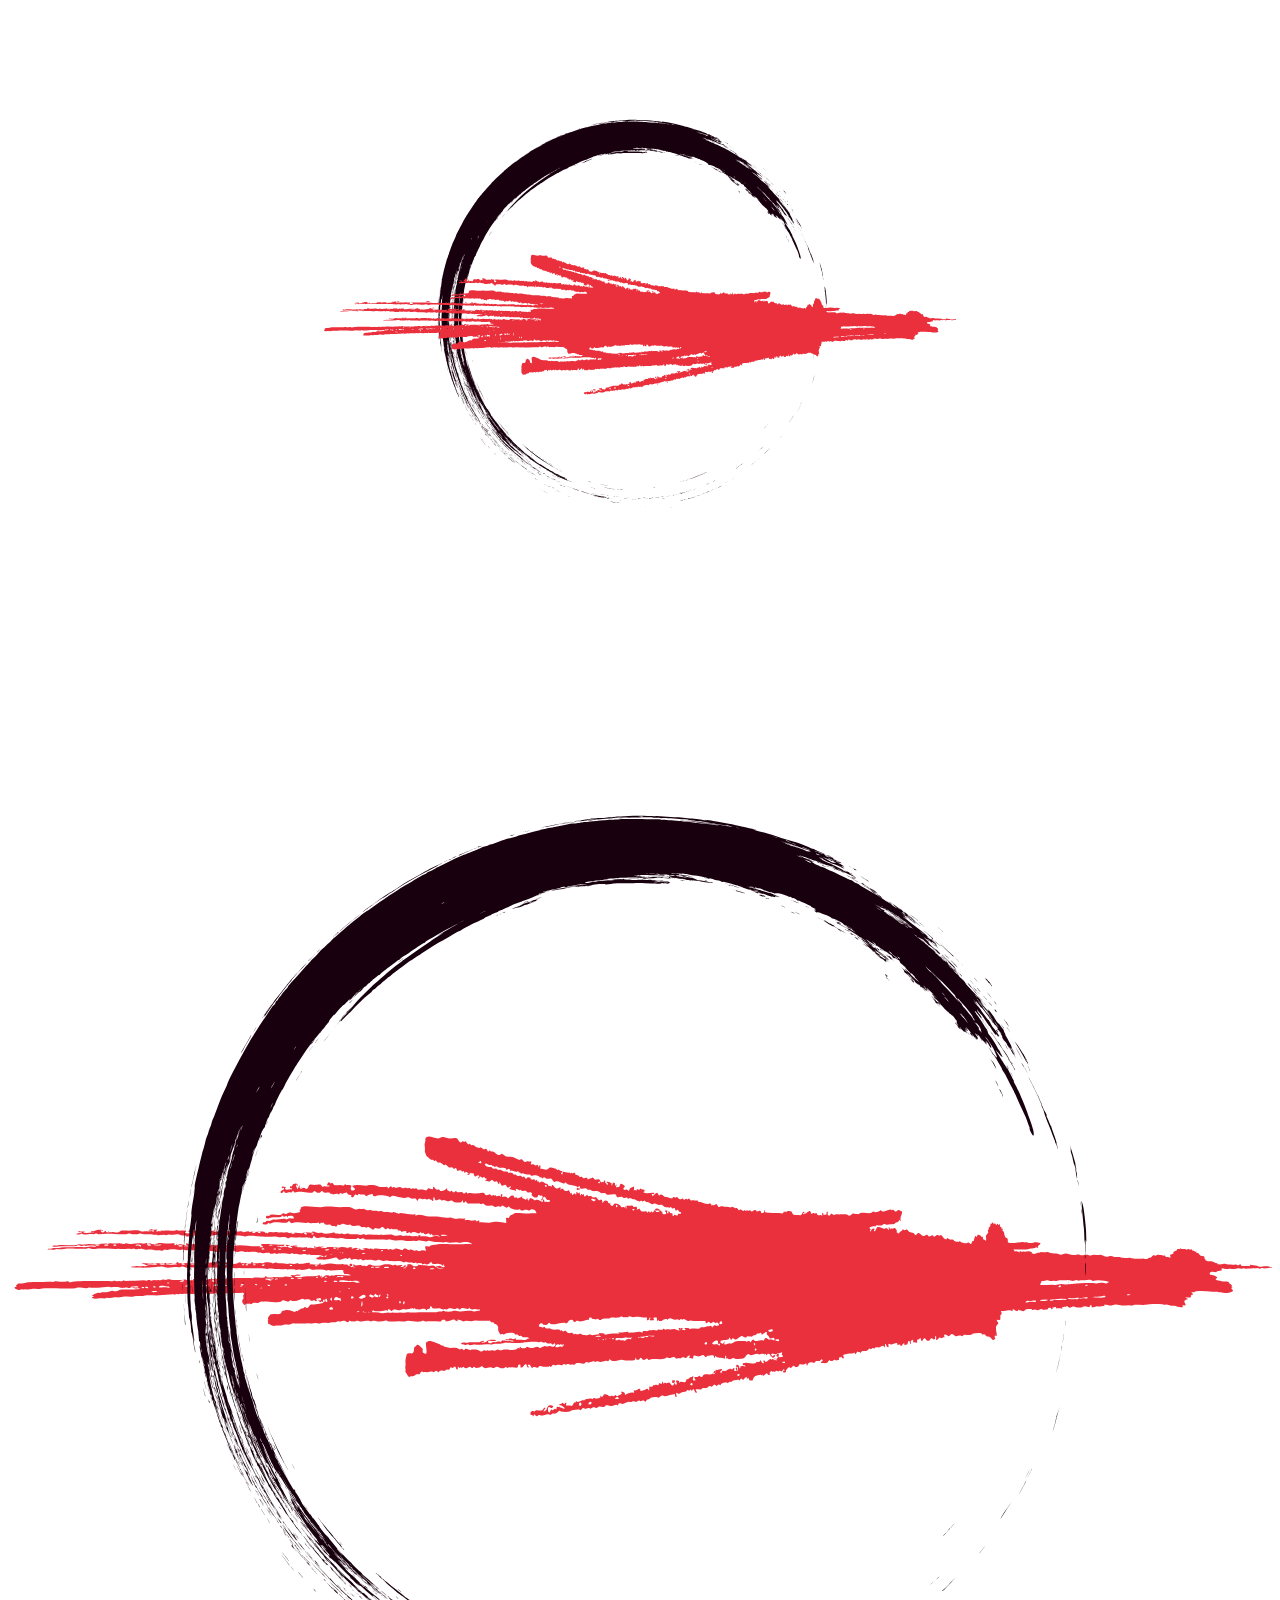
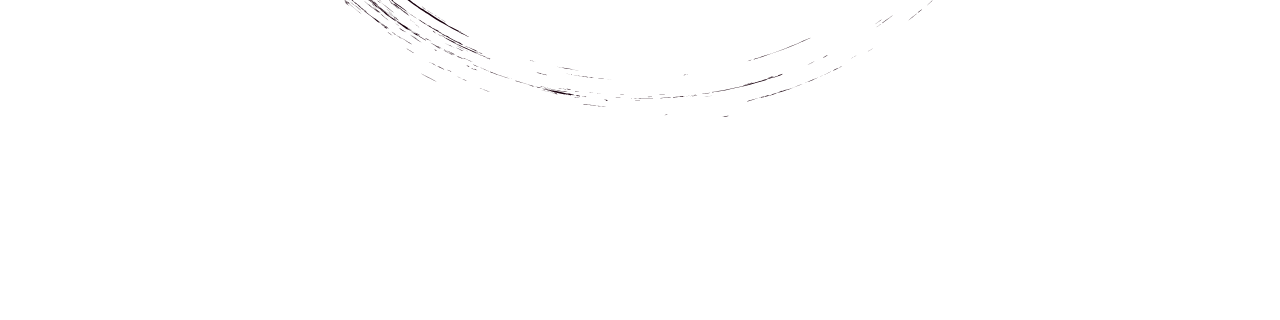
==== index.html @ 98af421f "init commit" ====
<!DOCTYPE html>
<html lang="en">
	<head>
		<meta charset="UTF-8">
		<title>Sample Gallery</title>
		<link rel="stylesheet" href="css/main.css">
	</head>
	<body>
		<div class="svg">
			<div class="circle">
				<img src="img/circle.svg" alt="">
			</div>
			<div class="scribble">
				<img src="img/red-scribble.svg" alt="">
			</div>
		</div>
		<div class="full-svg">
			<img src="img/CircleLine-copy.svg" alt="">
		</div>
	</body>
</html>
---- css/main.css ----
.svg {
  position: relative;
  height: auto;
  width: 50%;
  margin: auto; }
  .svg .circle {
    position: relative;
    top: 0;
    width: auto;
    height: 100%;
    -webkit-animation: spin 1.2s linear;
    -moz-animation: spin 1.2s linear;
    animation: spin 1.2s linear; }
@-moz-keyframes spin {
  100% {
    -moz-transform: rotate(360deg); } }
@-webkit-keyframes spin {
  100% {
    -webkit-transform: rotate(360deg); } }
@keyframes spin {
  100% {
    -webkit-transform: rotate(360deg);
    transform: rotate(360deg); } }
  .svg .scribble {
    position: absolute;
    top: 50%;
    transform: translateY(-50%);
    width: 100%;
    height: auto;
    animation: slide 1.2s cubic-bezier(0.03, 0.84, 0.26, 0.98); }
@keyframes slide {
  0% {
    right: 150vw; }
  /*25% {
  	right: 5vw;
  }
  50% {
    right: 50vw;
  }
  75% {
  	right: 25%vw;
  }*/
  100% {
    right: 0vw; } }

/*# sourceMappingURL=main.css.map */
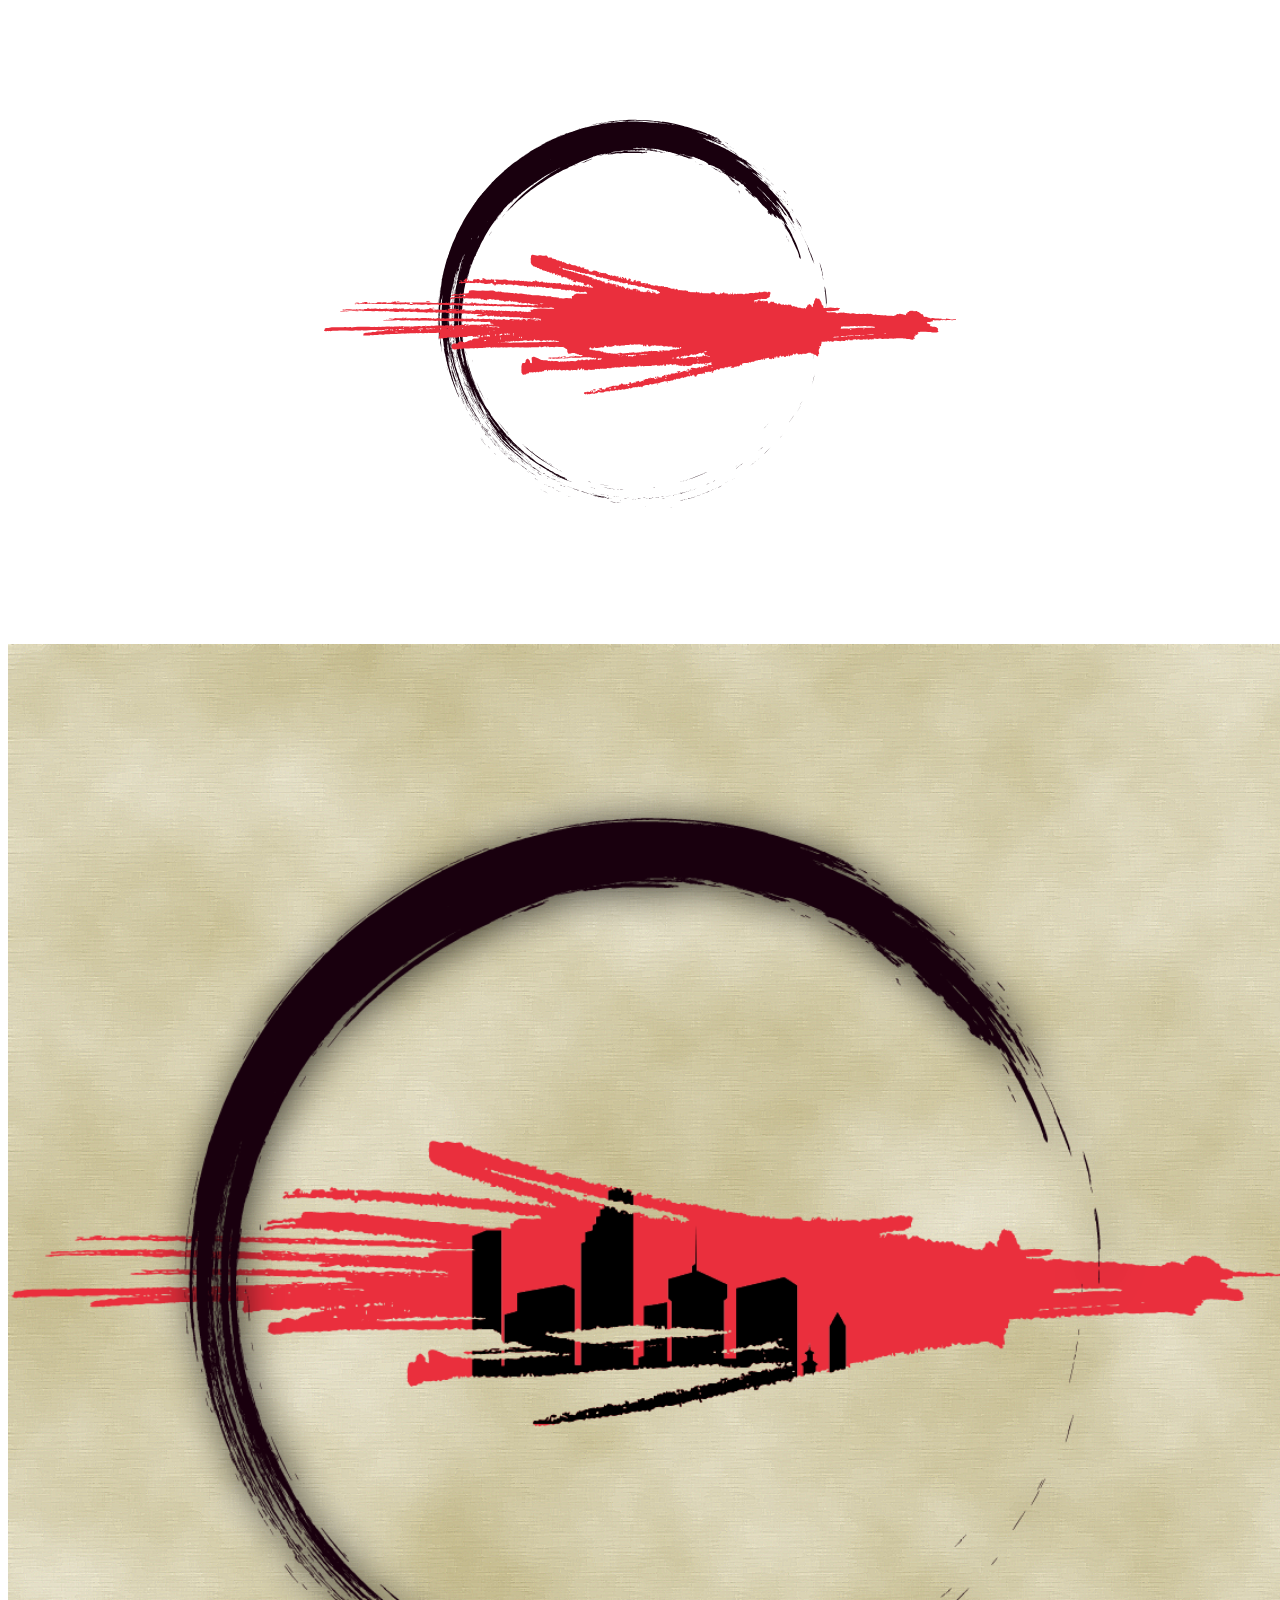
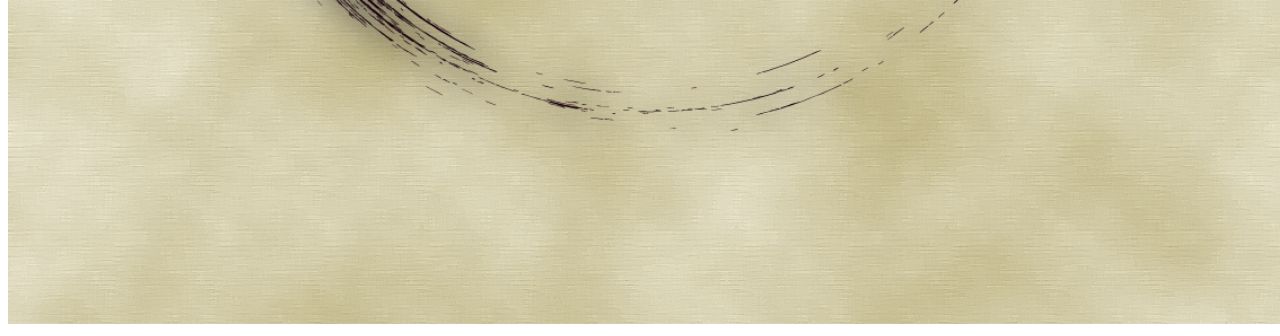
==== commit 8bb567d9: "png bot" ====
--- a/index.html
+++ b/index.html
@@ -15,7 +15,7 @@
 			</div>
 		</div>
 		<div class="full-svg">
-			<img src="img/CircleLine-copy.svg" alt="">
+			<img src="img/CircleLine-copy.png" alt="">
 		</div>
 	</body>
 </html>--- a/css/main.css
+++ b/css/main.css
@@ -42,5 +42,11 @@
   }*/
   100% {
     right: 0vw; } }
+.full-svg {
+  width: 100vw;
+  height: auto; }
+  .full-svg img {
+    width: 100%;
+    height: auto; }
 
 /*# sourceMappingURL=main.css.map */
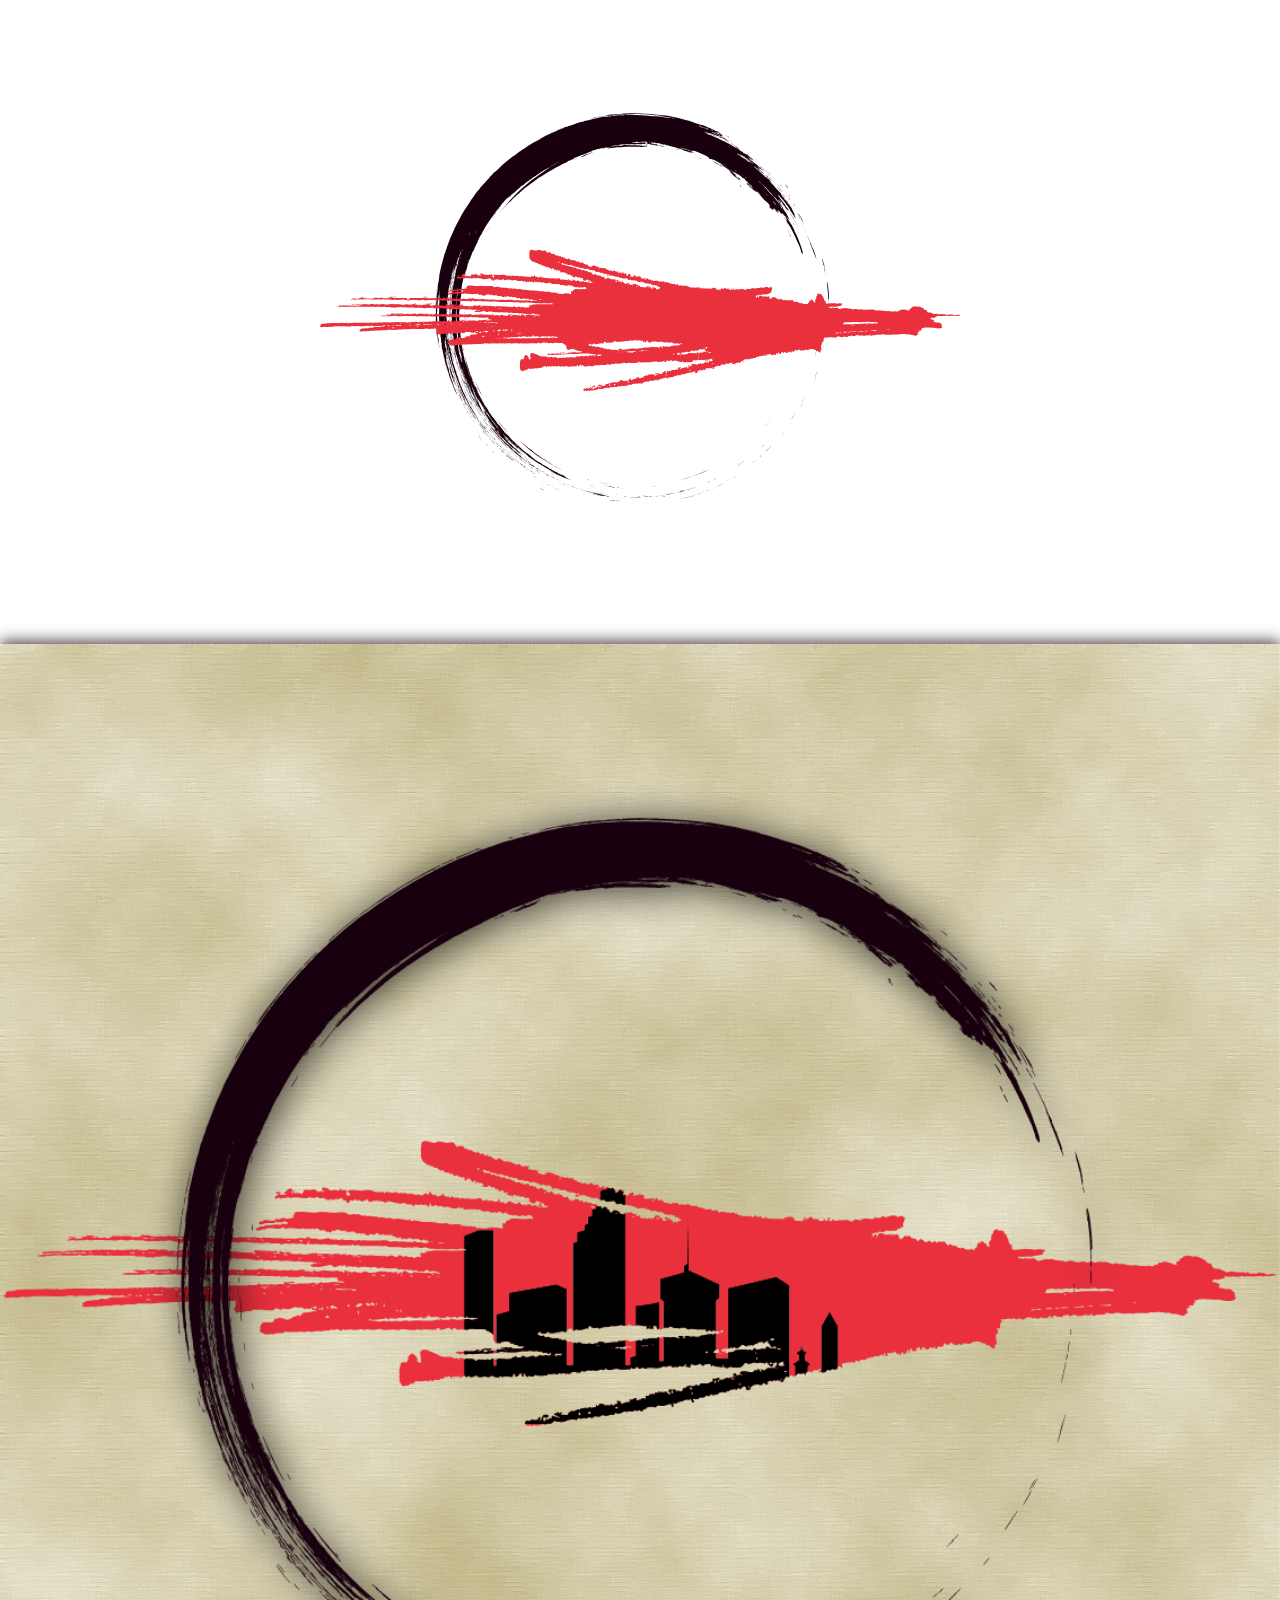
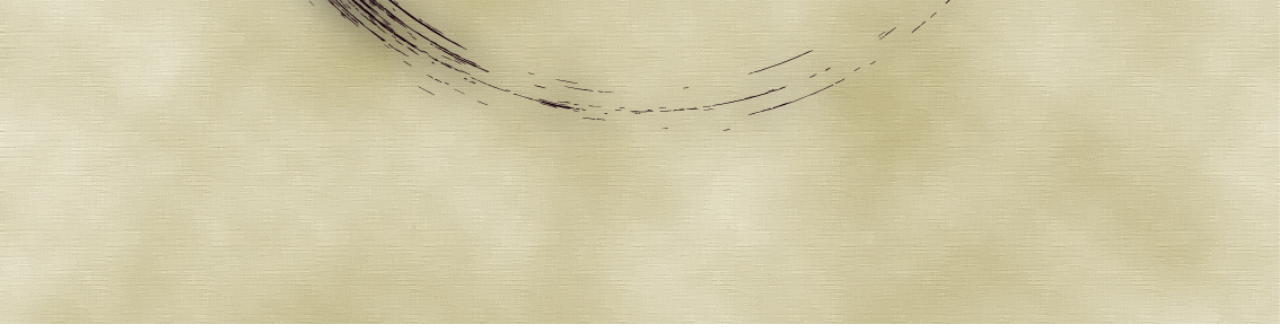
==== commit 6be57e0f: "boxshadow top png" ====
--- a/index.html
+++ b/index.html
@@ -4,13 +4,14 @@
 		<meta charset="UTF-8">
 		<title>Sample Gallery</title>
 		<link rel="stylesheet" href="css/main.css">
+		<link rel="stylesheet" href="css/normalize.css">
 	</head>
-	<body>
+	<body onload="animation()">
 		<div class="svg">
-			<div class="circle">
+			<div id="circle" class="circle">
 				<img src="img/circle.svg" alt="">
 			</div>
-			<div class="scribble">
+			<div id="scribble" class="scribble">
 				<img src="img/red-scribble.svg" alt="">
 			</div>
 		</div>
@@ -18,4 +19,5 @@
 			<img src="img/CircleLine-copy.png" alt="">
 		</div>
 	</body>
+	<script src="js/animation.js"></script>
 </html>--- a/css/main.css
+++ b/css/main.css
@@ -4,13 +4,16 @@
   width: 50%;
   margin: auto; }
   .svg .circle {
+    opacity: 0;
     position: relative;
     top: 0;
     width: auto;
-    height: 100%;
-    -webkit-animation: spin 1.2s linear;
-    -moz-animation: spin 1.2s linear;
-    animation: spin 1.2s linear; }
+    height: 100%; }
+  .svg .circle-animation {
+    opacity: 1;
+    -webkit-animation: spin 2s linear;
+    -moz-animation: spin 2s linear;
+    animation: spin 2s linear; }
 @-moz-keyframes spin {
   100% {
     -moz-transform: rotate(360deg); } }
@@ -22,29 +25,42 @@
     -webkit-transform: rotate(360deg);
     transform: rotate(360deg); } }
   .svg .scribble {
+    opacity: 0;
     position: absolute;
     top: 50%;
     transform: translateY(-50%);
     width: 100%;
-    height: auto;
-    animation: slide 1.2s cubic-bezier(0.03, 0.84, 0.26, 0.98); }
+    height: auto; }
+  .svg .scribble-animation {
+    opacity: 1;
+    -webkit-animation: slide 2s cubic-bezier(0.03, 0.84, 0.26, 0.98);
+    -moz-animation: slide 2s cubic-bezier(0.03, 0.84, 0.26, 0.98);
+    animation: slide 2s cubic-bezier(0.03, 0.84, 0.26, 0.98); }
 @keyframes slide {
   0% {
     right: 150vw; }
-  /*25% {
-  	right: 5vw;
-  }
-  50% {
-    right: 50vw;
-  }
-  75% {
-  	right: 25%vw;
-  }*/
+  1% {
+    right: 150vw; }
+  100% {
+    right: 0vw; } }
+@-webkit-keyframes slide {
+  0% {
+    right: 150vw; }
+  1% {
+    right: 150vw; }
+  100% {
+    right: 0vw; } }
+@-moz-keyframes slide {
+  0% {
+    right: 150vw; }
+  1% {
+    right: 150vw; }
   100% {
     right: 0vw; } }
 .full-svg {
   width: 100vw;
-  height: auto; }
+  height: auto;
+  box-shadow: 0px -3px 14px rgba(25, 0, 14, 0.75); }
   .full-svg img {
     width: 100%;
     height: auto; }
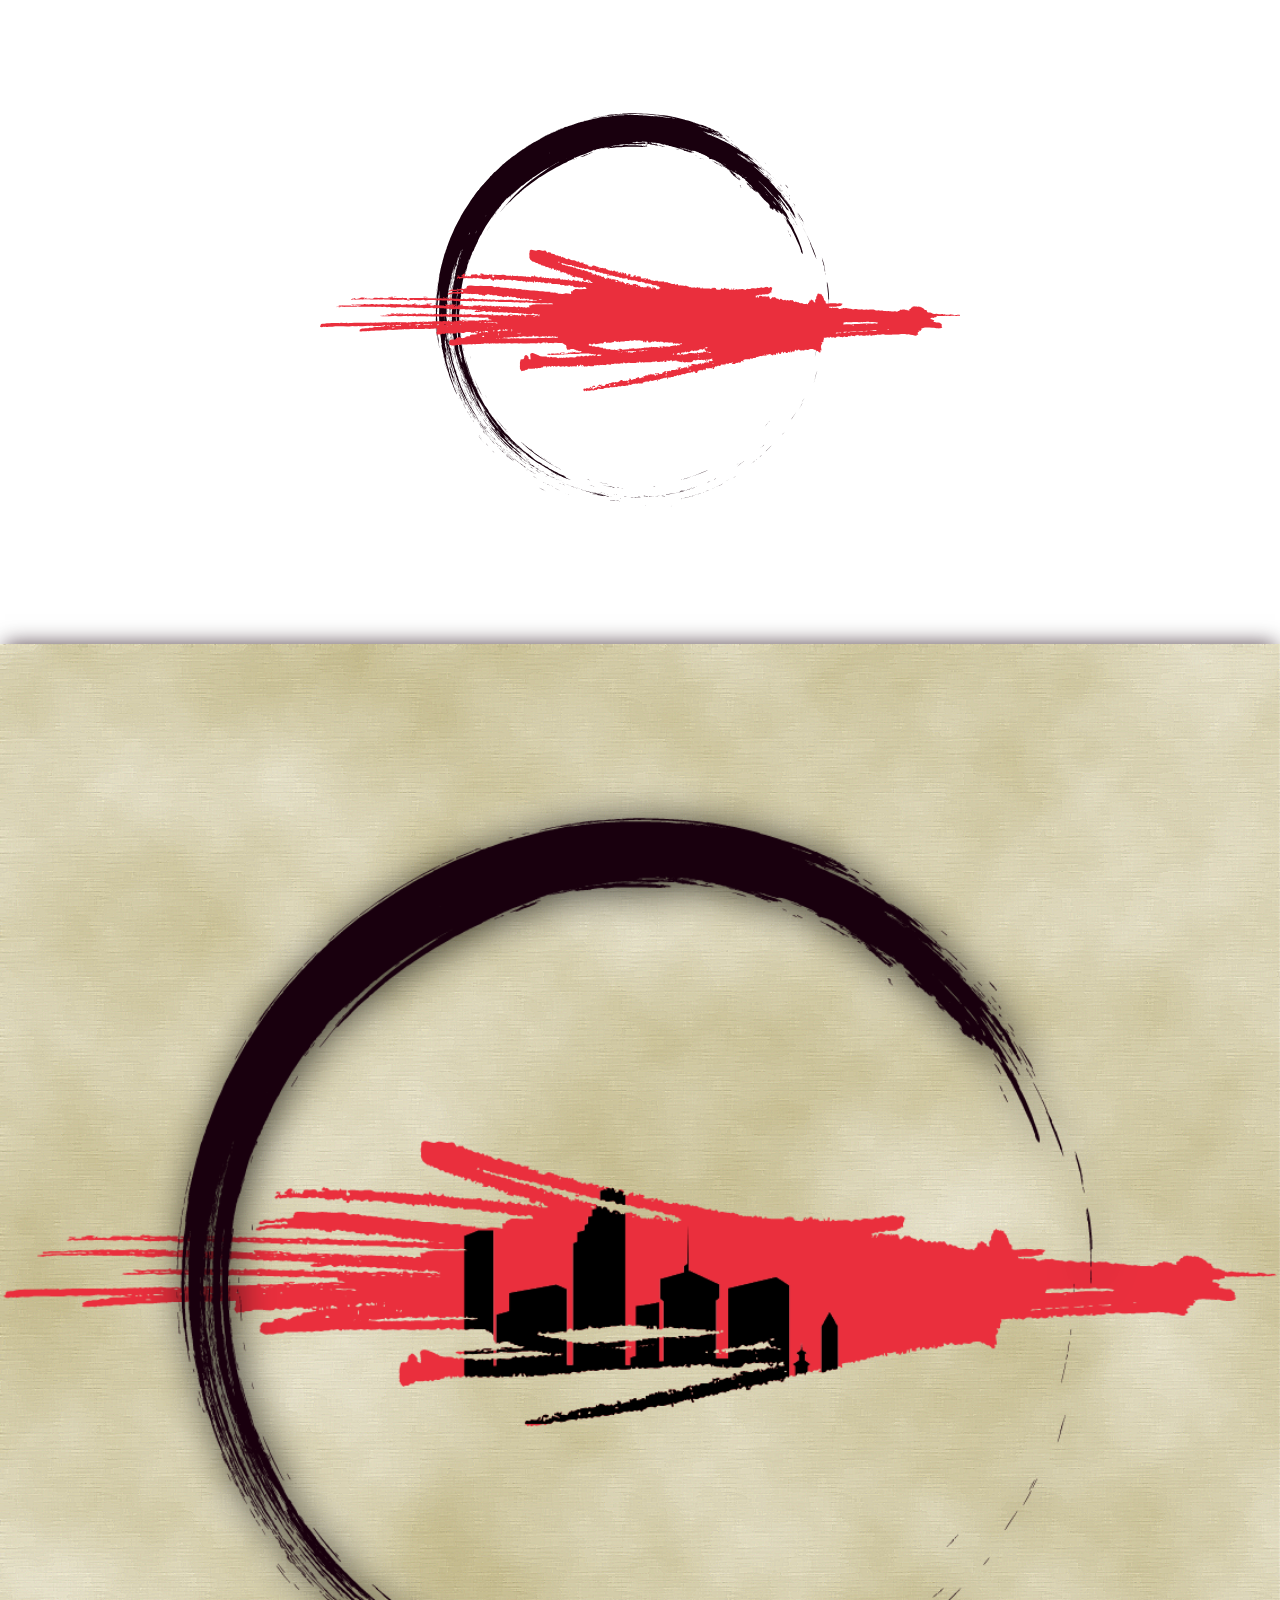
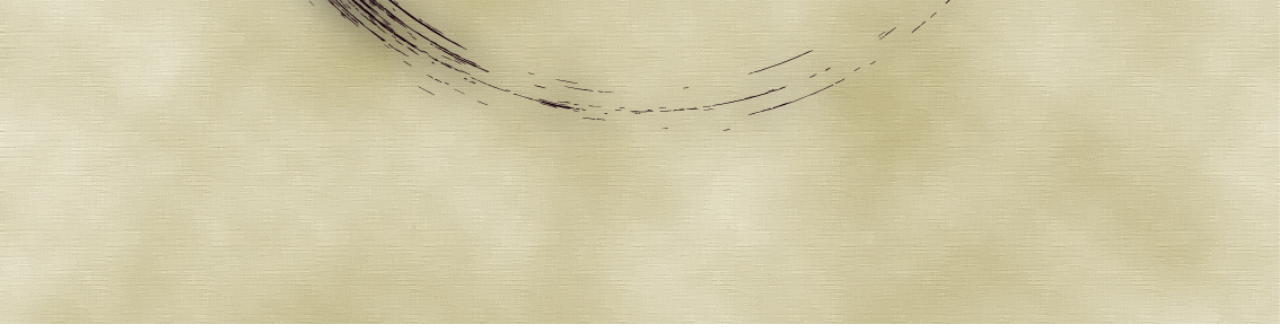
==== commit 71a49759: "bottom flush" ====
--- a/index.html
+++ b/index.html
@@ -18,6 +18,7 @@
 		<div class="full-svg">
 			<img src="img/CircleLine-copy.png" alt="">
 		</div>
+
 	</body>
 	<script src="js/animation.js"></script>
 </html>--- a/css/main.css
+++ b/css/main.css
@@ -1,3 +1,6 @@
+body {
+  overflow-x: hidden; }
+
 .svg {
   position: relative;
   height: auto;
@@ -60,9 +63,8 @@
 .full-svg {
   width: 100vw;
   height: auto;
-  box-shadow: 0px -3px 14px rgba(25, 0, 14, 0.75); }
+  box-shadow: 0 -5px 20px -5px rgba(25, 0, 14, 0.75); }
   .full-svg img {
-    width: 100%;
-    height: auto; }
+    width: 100%; }
 
 /*# sourceMappingURL=main.css.map */
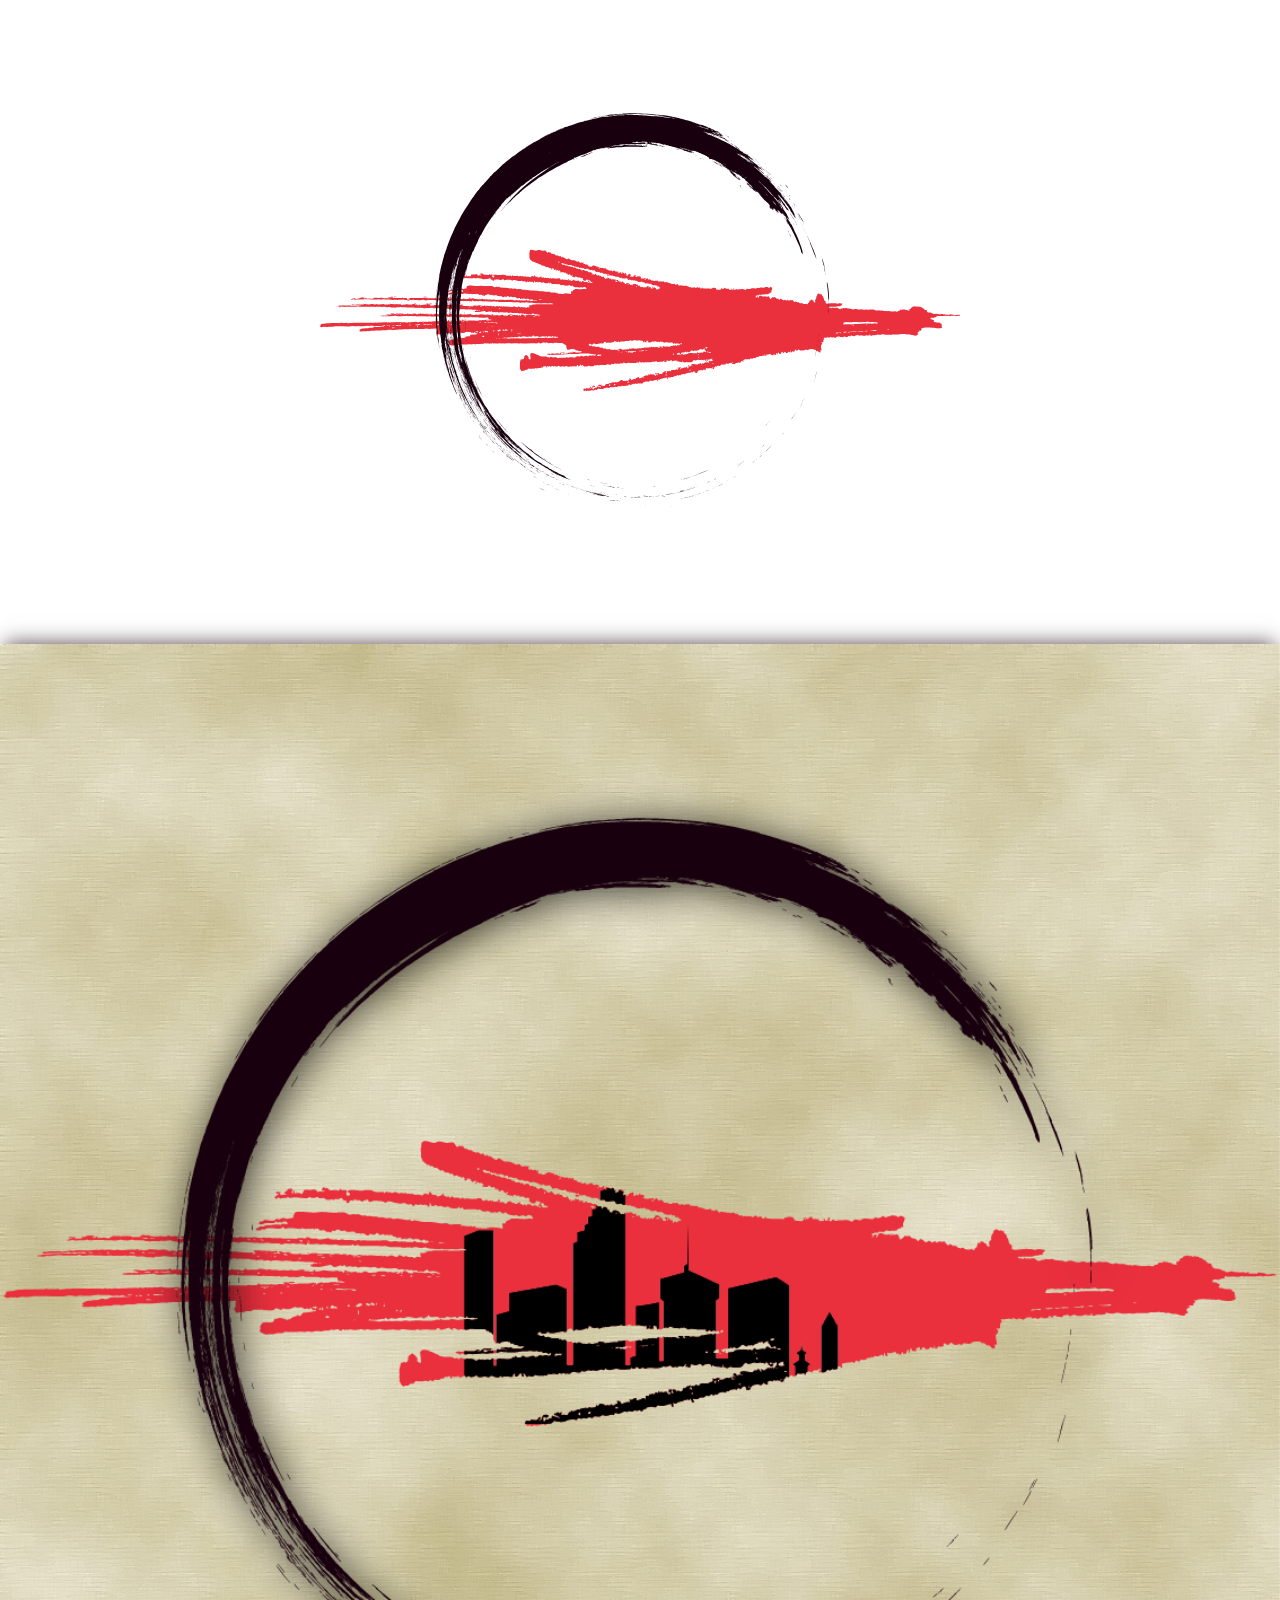
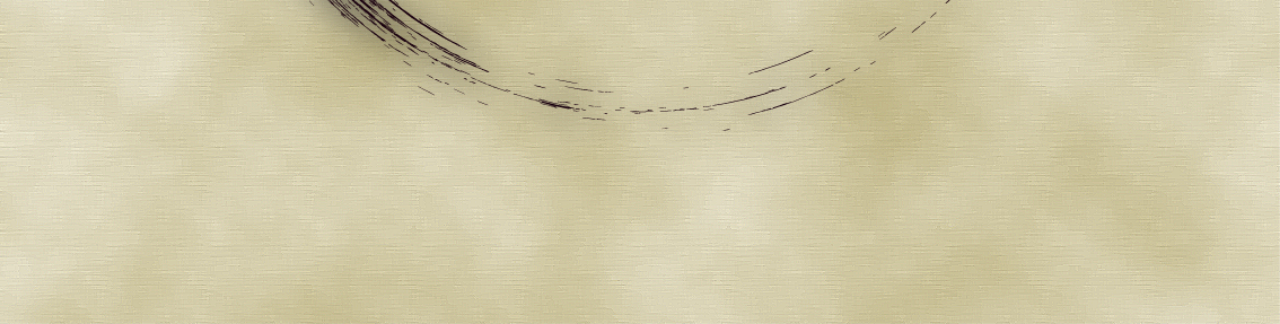
==== commit bf93e7bf: "edelman" ====
--- a/index.html
+++ b/index.html
@@ -3,11 +3,13 @@
 	<head>
 		<meta charset="UTF-8">
 		<title>Sample Gallery</title>
+		<link rel="stylesheet" href="css/normalize.css">
 		<link rel="stylesheet" href="css/main.css">
-		<link rel="stylesheet" href="css/normalize.css">
+
 	</head>
 	<body onload="animation()">
-		<div class="svg">
+		<section class="top">
+			<div class="svg">
 			<div id="circle" class="circle">
 				<img src="img/circle.svg" alt="">
 			</div>
@@ -15,6 +17,8 @@
 				<img src="img/red-scribble.svg" alt="">
 			</div>
 		</div>
+		</section>
+
 		<div class="full-svg">
 			<img src="img/CircleLine-copy.png" alt="">
 		</div>
--- a/css/main.css
+++ b/css/main.css
@@ -1,5 +1,9 @@
 body {
-  overflow-x: hidden; }
+  overflow-x: hidden;
+  background: white; }
+
+.top {
+  background: white; }
 
 .svg {
   position: relative;
@@ -11,7 +15,8 @@
     position: relative;
     top: 0;
     width: auto;
-    height: 100%; }
+    height: 100%;
+    z-index: 2; }
   .svg .circle-animation {
     opacity: 1;
     -webkit-animation: spin 2s linear;
@@ -63,8 +68,95 @@
 .full-svg {
   width: 100vw;
   height: auto;
-  box-shadow: 0 -5px 20px -5px rgba(25, 0, 14, 0.75); }
+  box-shadow: 0 -5px 20px -5px rgba(25, 0, 14, 0.75);
+  background: white; }
   .full-svg img {
-    width: 100%; }
+    width: 100%;
+    height: auto;
+    margin-bottom: -15px; }
+
+.edel {
+  background: url("../img/parchmentBG.png");
+  background-position: center;
+  background-repeat: no-repeat;
+  background-size: cover; }
+  .edel div {
+    display: inline-block;
+    box-sizing: border-box; }
+  .edel .frame {
+    display: flex;
+    align-items: center;
+    justify-content: center;
+    min-height: 100vh; }
+    .edel .frame .outside {
+      position: relative;
+      width: 650px;
+      height: 400px;
+      border: 8px solid #b02323; }
+      .edel .frame .outside .top-edel,
+      .edel .frame .outside .bottom-edel {
+        position: absolute;
+        content: "";
+        width: 35%;
+        height: 10%;
+        border: 1px solid #b02323;
+        left: 50%;
+        transform: translateX(-50%); }
+        .edel .frame .outside .top-edel .inner-red,
+        .edel .frame .outside .bottom-edel .inner-red {
+          width: 98%;
+          height: 90%;
+          margin: 1%;
+          background: #b02323; }
+      .edel .frame .outside .top-edel {
+        top: -13%; }
+      .edel .frame .outside .bottom-edel {
+        bottom: -13%; }
+      .edel .frame .outside .thick {
+        position: absolute;
+        top: 50%;
+        left: 50%;
+        transform: translate(-50%, -50%);
+        content: "";
+        z-index: 5;
+        width: 96%;
+        height: 96%;
+        background: transparent;
+        border: 50px solid #b02323; }
+        .edel .frame .outside .thick .thin-outer {
+          position: absolute;
+          top: 50%;
+          left: 50%;
+          transform: translate(-50%, -50%);
+          content: "";
+          z-index: 6;
+          width: 98%;
+          height: 96%;
+          border: 2px solid #b02323; }
+          .edel .frame .outside .thick .thin-outer .outer-center {
+            position: absolute;
+            top: 50%;
+            left: 50%;
+            transform: translate(-50%, -50%);
+            width: 30%;
+            height: 45%;
+            border: 2px solid #b02323; }
+            .edel .frame .outside .thick .thin-outer .outer-center .thick-center {
+              position: absolute;
+              top: 50%;
+              left: 50%;
+              transform: translate(-50%, -50%);
+              width: 95%;
+              height: 95%;
+              border: 15px solid #b02323; }
+              .edel .frame .outside .thick .thin-outer .outer-center .thick-center .center {
+                position: absolute;
+                top: 50%;
+                left: 50%;
+                transform: translate(-50%, -50%);
+                width: 92%;
+                height: 92%;
+                border: 4px solid transparent;
+                background: #b02323; }
 
 /*# sourceMappingURL=main.css.map */
